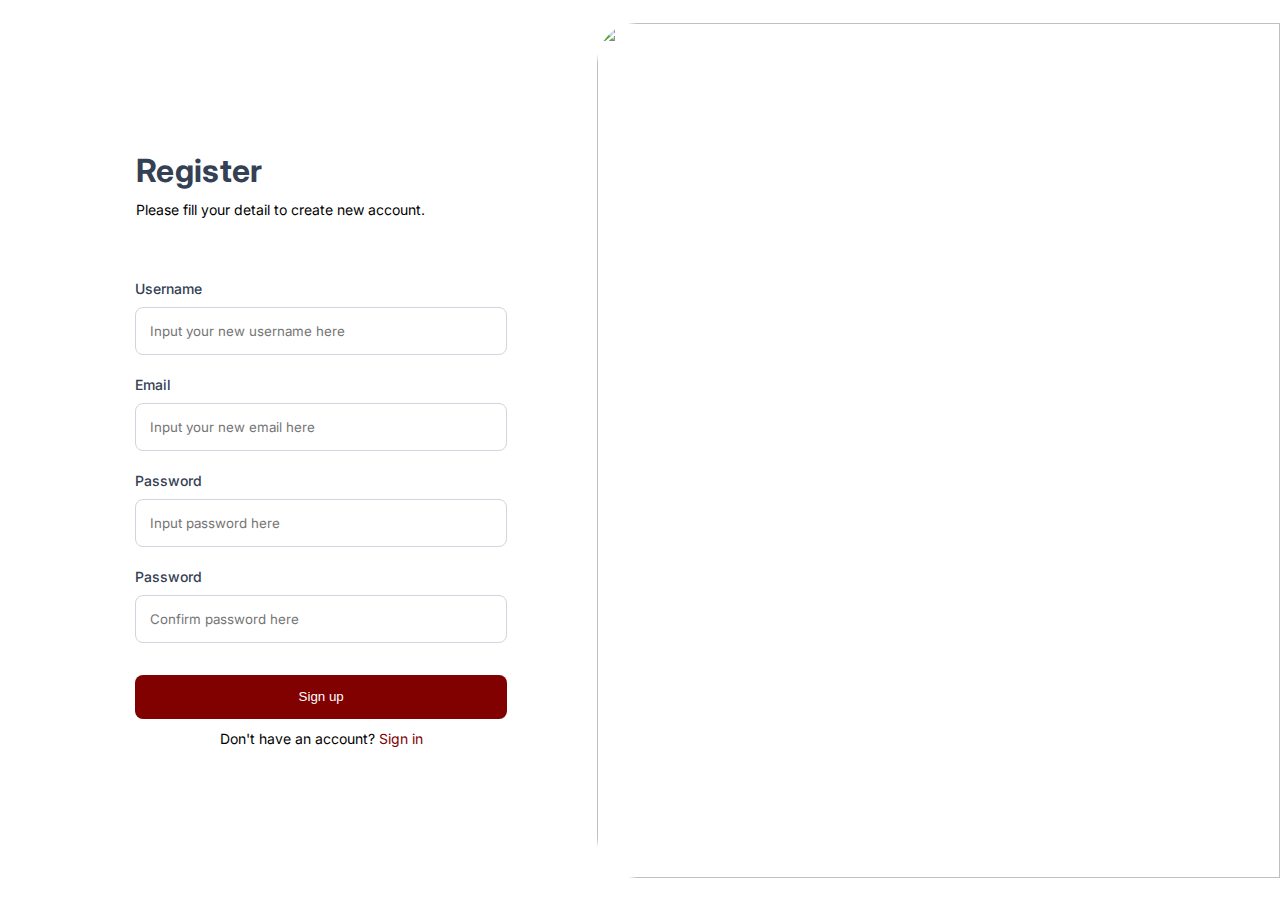
==== register.html @ 79b71242 "first commit" ====
<!DOCTYPE html>
<html lang="en">
<head>
    <meta name="viewport" content="width=device-width, initial-scale=1.0">
    <meta charset="UTF-8">
    <meta http-equiv="X-UA-Compatible" content="IE=edge">
    <meta name="viewport" content="width=device-width, initial-scale=1.0">
    <link rel="stylesheet" href="styleMobile.css">
    <link rel="preconnect" href="https://fonts.googleapis.com">
    <link rel="preconnect" href="https://fonts.gstatic.com" crossorigin>
    <link href="https://fonts.googleapis.com/css2?family=Comfortaa:wght@300;400;500;600;700&family=Inter:wght@100;200;300;400;500;600;700;800;900&family=Nunito:ital,wght@0,200;0,300;0,400;0,500;0,600;0,700;0,800;0,900;0,1000;1,200;1,300;1,400;1,500;1,600;1,700;1,800;1,900;1,1000&family=Playfair+Display:ital,wght@0,400;0,500;0,600;0,700;0,800;0,900;1,400;1,500;1,600;1,800;1,900&family=Raleway:ital,wght@0,100;0,200;0,300;0,400;0,500;0,600;0,700;0,800;0,900;1,100;1,200;1,300;1,400;1,500;1,600;1,700;1,800;1,900&family=Roboto:ital,wght@0,100;0,300;0,400;0,500;0,700;0,900;1,100;1,300;1,400;1,500;1,700;1,900&display=swap" rel="stylesheet">
    <title>Registrasi Laporkuy!</title>
</head>
<body>
    <div class="container">
        <div class="loginContainer">
            <div class="kataSambutan">
                <h2>Register</h2>
                <p>Please fill your detail to create new account.</p>
            </div>
            <div class="login">
                <form action="" id="register">
                    <div class="loginTemplate" id="first">
                        <h3>Username</h3>
                        <input type="text" name="username" id="username" placeholder="Input your new username here">
                    </div>
                    <div class="loginTemplate" id="second">
                        <h3>Email</h3>
                        <input type="email" name="email"  id="email" placeholder="Input your new email here">
                    </div>
                    <div class="loginTemplate" id="second">
                        <h3>Password</h3>
                        <input type="password" name="password"  id="password" placeholder="Input password here">
                    </div>
                    <div class="loginTemplate" id="second">
                        <h3>Password</h3>
                        <input type="password" name="confirmPassword"  id="confirmPassword" placeholder="Confirm password here">
                    </div>
                    <div class="buttonSignIn">
                        <button id="submit">Sign up</button>
                    </div>
                </form>
                <div class="account">
                    <h3>Don't have an account? <a href="loginMobile.html">Sign in</a></h3>
                </div>
            </div>
        </div>
        <div class="gambar">
            <img src="img/gambarDepan.jpg" alt="">
        </div>
    </div>

    <script src="script.js"></script>
</body>
</html>
---- styleMobile.css ----
/* http://meyerweb.com/eric/tools/css/reset/ 
        v2.0 | 20110126
        License: none (public domain)
        */

        html, body, div, span, applet, object, iframe,
        h1, h2, h3, h4, h5, h6, p, blockquote, pre,
        a, abbr, acronym, address, big, cite, code,
        del, dfn, em, img, ins, kbd, q, s, samp,
        small, strike, strong, sub, sup, tt, var,
        b, u, i, center,
        dl, dt, dd, ol, ul, li,
        fieldset, form, label, legend,
        table, caption, tbody, tfoot, thead, tr, th, td,
        article, aside, canvas, details, embed, 
        figure, figcaption, footer, header, hgroup, 
        menu, nav, output, ruby, section, summary,
        time, mark, audio, video {
            margin: 0;
            padding: 0;
            border: 0;
            font-size: 100%;
            font: inherit;
            vertical-align: baseline;
        }
        /* HTML5 display-role reset for older browsers */
        article, aside, details, figcaption, figure, 
        footer, header, hgroup, menu, nav, section {
            display: block;
        }
        body {
            line-height: 1;
        }
        ol, ul {
            list-style: none;
        }
        blockquote, q {
            quotes: none;
        }
        blockquote:before, blockquote:after,
        q:before, q:after {
            content: '';
            content: none;
        }
        table {
            border-collapse: collapse;
            border-spacing: 0;
        }
        /* Style Start Here */
        body{
            margin: 0;
        }
        div.merk{
            display: flex;
            align-items: center;
            flex-direction: column;
            padding-left: 5vw;
            width: 90vw;
            padding-right: 5vw;
            padding-top: 10vh;
        }
        div.merk h1{
            font-family: 'Inter';
            font-style: normal;
            font-weight: 500;
            font-size: 16px;
            line-height: 19px;
            letter-spacing: 0.01em;
        }
        div.logo{
            width: fit-content;
        }
        div.logo img{
            width: 40px;
        }
        div.loginContainer{
            margin-top: 56px;
            padding-left: 7vw;
            padding-right: 7vw;
        }
        div.loginContainer div.kataSambutan{
            padding: 1px;
            display: flex;
            flex-direction: column;
            gap: 8px;
        }
        div.loginContainer div.kataSambutan h2{
            color: #344054;
            font-family: 'Inter';
            font-style: normal;
            font-weight: 700;
            font-size: 32px;
            line-height: 39px;
            letter-spacing: 0.01em;
            text-transform: capitalize;
        }
        div.loginContainer div.kataSambutan p{
            font-family: 'Inter';
            font-style: normal;
            font-weight: 400;
            font-size: 14px;
            line-height: 24px;
        }
        div.loginTemplate{
            display: flex;
            flex-direction: column;
            gap: 8px;
        }
        div.loginTemplate h3{
            color: #344054;
            font-family: 'Inter';
            font-style: normal;
            font-weight: 500;
            font-size: 14px;
            line-height: 20px;
        }
        div.loginTemplate input{
            border-radius: 8px;
            border: 1px solid #D0D5DD;
            height: 44px;
        }
        div.loginTemplate input[type = 'text']{
            padding-left: 14px;
            padding-right: 14px;
            font-family: 'Inter';
        }
        div.loginTemplate input[type = 'password']{
            padding-left: 14px;
            padding-right: 14px;
            font-family: 'Inter';
        }
        div.loginTemplate input[type = 'email']{
            padding-left: 14px;
            padding-right: 14px;
            font-family: 'Inter';
        }
        div.loginTemplate#first{
            margin-top: 56px;
        }
        div.loginTemplate#second{
            margin-top: 20px;
        }
        div.forgotPassword{
            margin-top: 20px;
        }
        div.forgotPassword a{
            text-decoration: none;
            font-family: 'Inter';
            font-style: normal;
            font-weight: 500;
            font-size: 14px;
            color: rgba(129, 0, 0, 1);
        }
        div.buttonSignIn button{
            margin-top: 32px;
            width: 100%;
            height: 44px;
            background-color: rgba(129, 0, 0, 1);
            color: white;
            border: none;
            border-radius: 8px;
        }
        div.account{
            margin-top: 8px;
        }
        div.account h3{
            text-align: center;
            font-family: 'Inter';
            font-style: normal;
            font-weight: 400;
            font-size: 14px;
            line-height: 24px;
        }
        div.account h3 a{
            text-decoration: none;
            color: rgba(129, 0, 0, 1);
        }
        div.gambar img{
            width: 0;
        }

        @media (min-width : 992px) {
            div.merk{
                position: absolute;
                display: flex;
                height: 7vh;
                overflow: hidden;
                align-items: center;
                flex-direction: row;
                gap: 12px;
                padding-left: 2vw;
                padding-right: 0;
                width: 30vw;
                padding-top: 2vh;
            }
            div.container{
                display: flex;
                flex-direction: row;
                width: 100vw;
                height: 95vh;
                padding-top: 2.5vh;
                margin-right: 0;
                padding-right: 0;
                justify-content: space-between;
            }
            div.loginContainer{
                align-self: center;
                width: 30%;
                margin-top: 0;
                padding-right: 10vh;
                padding-left: 15vh;
            }
            div.gambar{
                overflow: hidden;
                border-top-left-radius: 40px;
                border-bottom-left-radius: 40px;
                align-self: center;
                width: 55%;
                height: 100%;
            }
            div.gambar img{
                width: 100%;
                height: 100%;
            }
        }
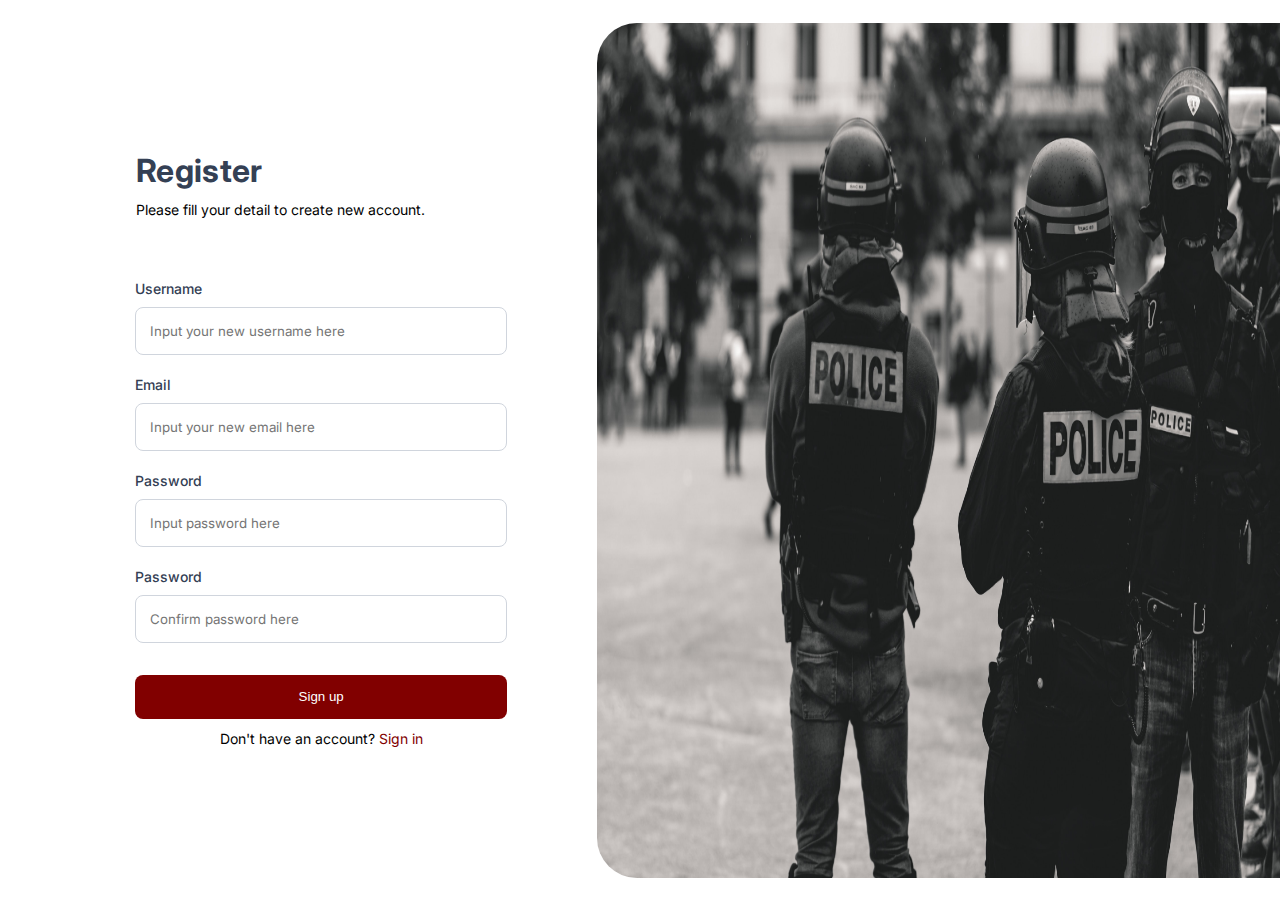
==== commit 28b09bd6: "mengubah href di sign in" ====
--- a/register.html
+++ b/register.html
@@ -41,7 +41,7 @@
                     </div>
                 </form>
                 <div class="account">
-                    <h3>Don't have an account? <a href="loginMobile.html">Sign in</a></h3>
+                    <h3>Don't have an account? <a href="index.html">Sign in</a></h3>
                 </div>
             </div>
         </div>
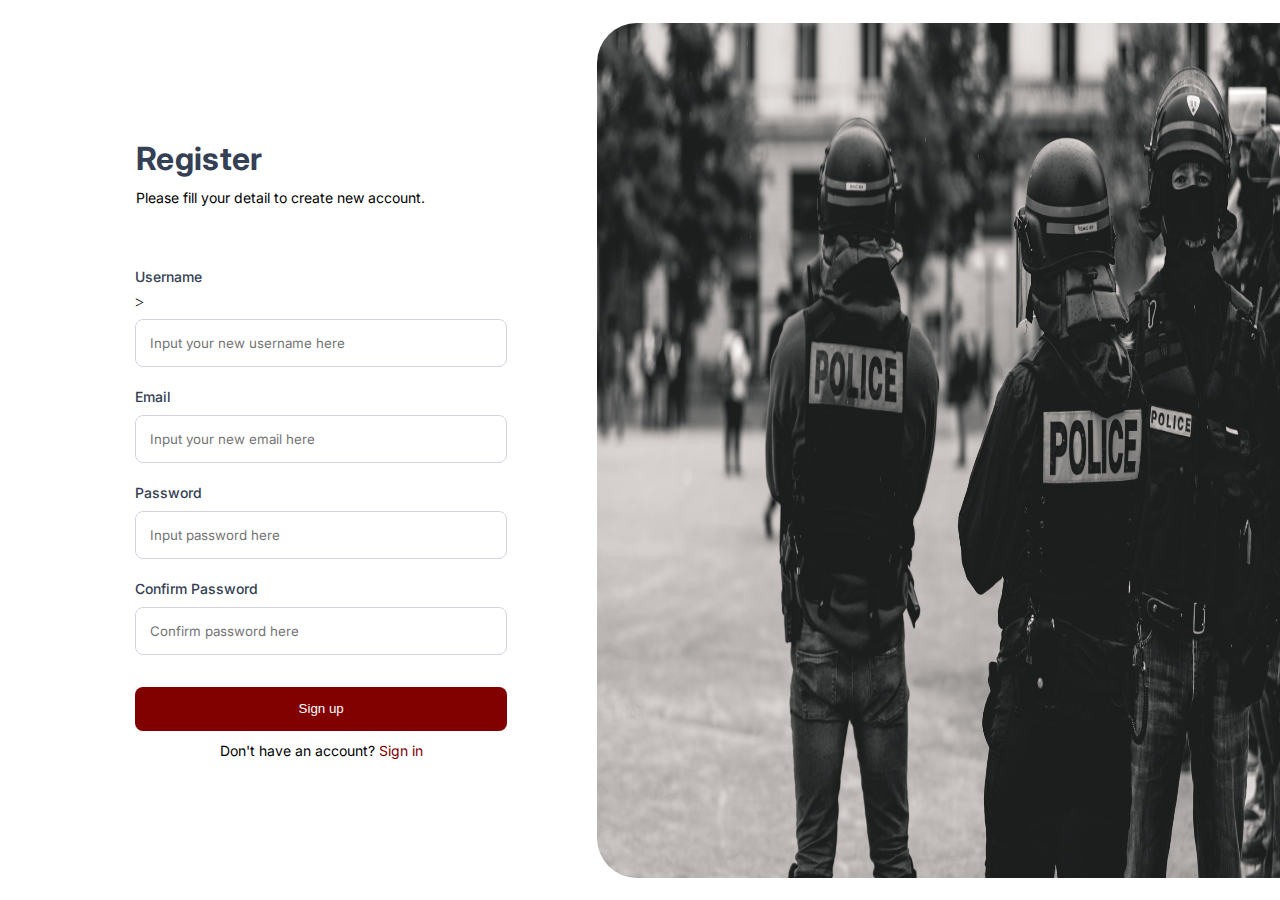
==== commit 9d75f573: "mengubah struktur html di registrasi" ====
--- a/register.html
+++ b/register.html
@@ -21,19 +21,19 @@
             <div class="login">
                 <form action="" id="register">
                     <div class="loginTemplate" id="first">
-                        <h3>Username</h3>
+                        <label for="username">Username</label>>
                         <input type="text" name="username" id="username" placeholder="Input your new username here">
                     </div>
                     <div class="loginTemplate" id="second">
-                        <h3>Email</h3>
+                        <label for="email">Email</label>
                         <input type="email" name="email"  id="email" placeholder="Input your new email here">
                     </div>
                     <div class="loginTemplate" id="second">
-                        <h3>Password</h3>
+                        <label for="password">Password</label>
                         <input type="password" name="password"  id="password" placeholder="Input password here">
                     </div>
                     <div class="loginTemplate" id="second">
-                        <h3>Password</h3>
+                        <label for="confirmPassword">Confirm Password</label>
                         <input type="password" name="confirmPassword"  id="confirmPassword" placeholder="Confirm password here">
                     </div>
                     <div class="buttonSignIn">
--- a/styleMobile.css
+++ b/styleMobile.css
@@ -106,7 +106,7 @@
             flex-direction: column;
             gap: 8px;
         }
-        div.loginTemplate h3{
+        div.loginTemplate label{
             color: #344054;
             font-family: 'Inter';
             font-style: normal;
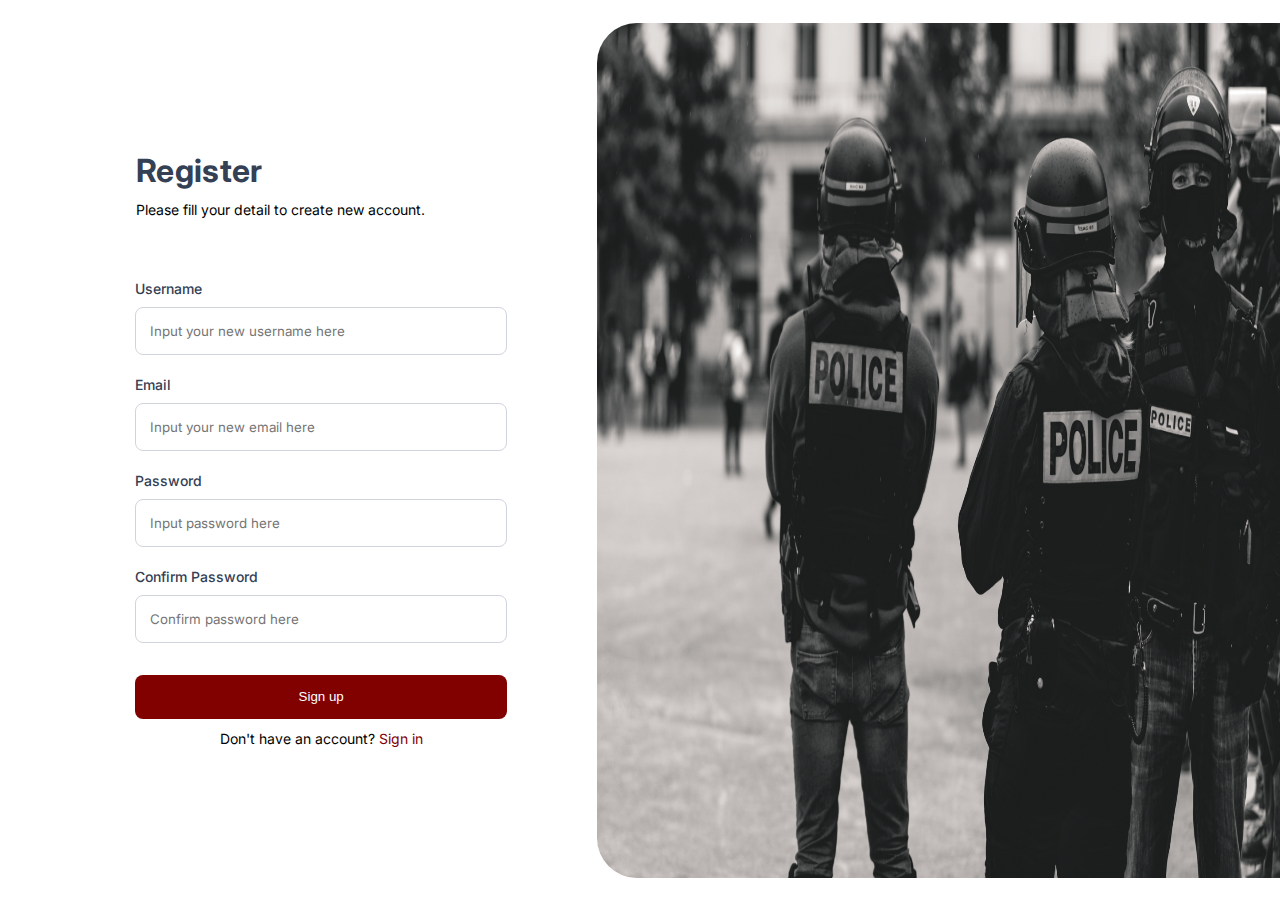
==== commit 0230375d: "Mengubah struktur nama input menjadi label" ====
--- a/register.html
+++ b/register.html
@@ -21,7 +21,7 @@
             <div class="login">
                 <form action="" id="register">
                     <div class="loginTemplate" id="first">
-                        <label for="username">Username</label>>
+                        <label for="username">Username</label>
                         <input type="text" name="username" id="username" placeholder="Input your new username here">
                     </div>
                     <div class="loginTemplate" id="second">
